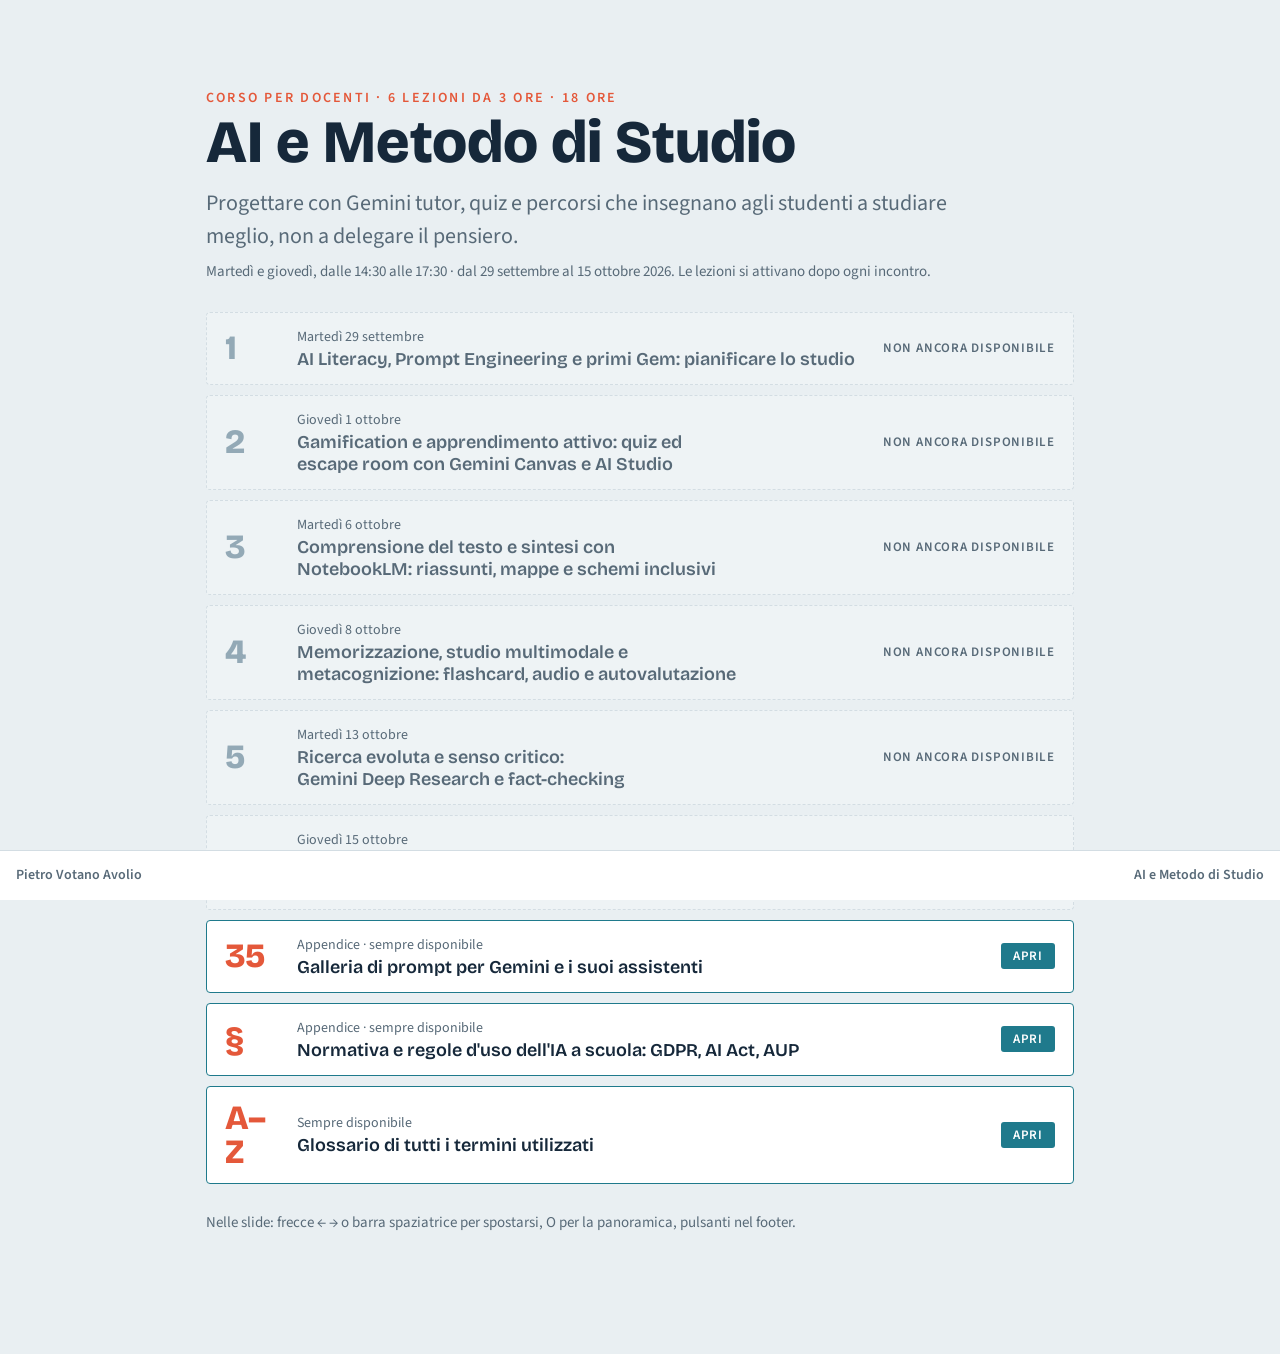
==== index.html @ b7d280d6 "Add files via upload" ====
<!doctype html>
<html lang="it">
<head>
<meta charset="utf-8">
<meta name="viewport" content="width=device-width, initial-scale=1, viewport-fit=cover">
<title>AI e Metodo di Studio</title>
<link rel="stylesheet" href="https://fonts.googleapis.com/css2?family=Bricolage+Grotesque:opsz,wght@12..96,600;12..96,800&family=Source+Sans+3:wght@400;600&family=JetBrains+Mono:wght@400&display=swap">
<link rel="stylesheet" href="style.css">
<script src="stato.js"></script>
<script src="accesso.js"></script>
</head>
<body>
<main class="page">
  <div class="eyebrow">Corso per docenti · 6 lezioni da 3 ore · 18 ore</div>
  <h1>AI e Metodo di Studio</h1>
  <p class="lead mute" style="margin-top:12px">Progettare con Gemini tutor, quiz e percorsi che insegnano agli studenti a studiare meglio, non a delegare il pensiero.</p>
  <p class="note" style="margin-top:8px">Martedì e giovedì, dalle 14:30 alle 17:30 · dal 29 settembre al 15 ottobre 2026. Le lezioni si attivano dopo ogni incontro.</p>

  <div class="rows" id="rows">
    <a class="row" data-n="1" href="lezione-1.html"><span class="n">1</span><span><small>Martedì 29 settembre</small><b>AI Literacy, Prompt Engineering e primi Gem: pianificare lo studio</b></span><span class="st"></span></a>
    <a class="row" data-n="2" href="lezione-2.html"><span class="n">2</span><span><small>Giovedì 1 ottobre</small><b>Gamification e apprendimento attivo: quiz ed escape room con Gemini Canvas e AI Studio</b></span><span class="st"></span></a>
    <a class="row" data-n="3" href="lezione-3.html"><span class="n">3</span><span><small>Martedì 6 ottobre</small><b>Comprensione del testo e sintesi con NotebookLM: riassunti, mappe e schemi inclusivi</b></span><span class="st"></span></a>
    <a class="row" data-n="4" href="lezione-4.html"><span class="n">4</span><span><small>Giovedì 8 ottobre</small><b>Memorizzazione, studio multimodale e metacognizione: flashcard, audio e autovalutazione</b></span><span class="st"></span></a>
    <a class="row" data-n="5" href="lezione-5.html"><span class="n">5</span><span><small>Martedì 13 ottobre</small><b>Ricerca evoluta e senso critico: Gemini Deep Research e fact-checking</b></span><span class="st"></span></a>
    <a class="row" data-n="6" href="lezione-6.html"><span class="n">6</span><span><small>Giovedì 15 ottobre</small><b>Tutor virtuali personalizzati: creare i propri Gem e assistenti con il dialogo socratico</b></span><span class="st"></span></a>
    <a class="row" data-n="p" href="prompt.html"><span class="n">35</span><span><small>Appendice · sempre disponibile</small><b>Galleria di prompt per Gemini e i suoi assistenti</b></span><span class="st"></span></a>
    <a class="row" data-n="a" href="normativa.html"><span class="n">§</span><span><small>Appendice · sempre disponibile</small><b>Normativa e regole d'uso dell'IA a scuola: GDPR, AI Act, AUP</b></span><span class="st"></span></a>
    <a class="row" data-n="g" href="glossario.html"><span class="n">A–Z</span><span><small>Sempre disponibile</small><b>Glossario di tutti i termini utilizzati</b></span><span class="st"></span></a>
  </div>
  <p class="note">Nelle slide: frecce ← → o barra spaziatrice per spostarsi, O per la panoramica, pulsanti nel footer.</p>
</main>
<footer class="sitefoot"><span>Pietro Votano Avolio</span><span>AI e Metodo di Studio</span></footer>
<script>
(window.ANTEPRIMA || Promise.resolve(false)).then(function (preview) {
  var attive = (window.STATO && window.STATO.attive) || [];
  var rows = document.querySelectorAll(".row");
  Array.prototype.forEach.call(rows, function (r) {
    var n = r.getAttribute("data-n");
    var open = preview || n === "g" || n === "p" || n === "a" || attive.indexOf(parseInt(n, 10)) !== -1;
    var st = r.querySelector(".st");
    if (open) { st.textContent = "Apri"; }
    else {
      r.classList.add("locked");
      r.removeAttribute("href");
      r.setAttribute("aria-disabled", "true");
      st.textContent = "Non ancora disponibile";
    }
  });
});
</script>
</body>
</html>
---- style.css ----
:root{
  --bg:#E9EFF2; --panel:#FFFFFF; --ink:#16283A; --mute:#586A78; --line:#D3DDE3;
  --deep:#0F2A3D; --deep-ink:#FFFFFF; --deep-mute:#A9BCC8;
  --teal:#1F7A8C; --coral:#E4583A; --tint:#EEF3F5; --seg:#93A9B6;
  --display:"Bricolage Grotesque","Trebuchet MS",sans-serif; --body:"Source Sans 3",Calibri,Arial,sans-serif; --mono:"JetBrains Mono",Consolas,monospace;
}
@media (prefers-color-scheme:dark){:root:not([data-theme="light"]){
  --bg:#0A1620; --panel:#12222F; --ink:#E6EEF2; --mute:#9DB0BC; --line:#25384A; --tint:#183042; --teal:#3FAFC4; --coral:#FF7A5C; --seg:#5F7787;}}
:root[data-theme="dark"]{
  --bg:#0A1620; --panel:#12222F; --ink:#E6EEF2; --mute:#9DB0BC; --line:#25384A; --tint:#183042; --teal:#3FAFC4; --coral:#FF7A5C; --seg:#5F7787;}
*{box-sizing:border-box}
body{background:var(--bg);color:var(--ink);font-family:var(--body);font-size:18px;line-height:1.5;padding-inline:16px;padding-block:24px}
.deck{max-width:1180px;margin:0 auto;display:flex;flex-direction:column;gap:24px}
.slide{background:var(--panel);border:1px solid var(--line);border-radius:6px;padding:clamp(24px,5vw,56px);min-height:min(56.25vw,640px);display:flex;flex-direction:column;justify-content:center;gap:22px;position:relative}
.slide.dark{background:var(--deep);border-color:var(--deep);color:var(--deep-ink)}
.dark .mute{color:var(--deep-mute)}
h1,h2,h3{font-family:var(--display);margin:0;text-wrap:balance;line-height:1.1}
h1{font-size:clamp(38px,7vw,80px);font-weight:800}
h2{font-size:clamp(26px,3.8vw,42px);font-weight:800}
h3{font-size:clamp(18px,1.9vw,22px);font-weight:600;color:var(--teal)}
.dark h3{color:var(--coral)}
.eyebrow{font-size:14px;font-weight:600;letter-spacing:.16em;text-transform:uppercase;color:var(--coral)}
.mute{color:var(--mute)}
.lead{font-size:clamp(18px,2vw,22px);max-width:36em;margin:0}
.num{position:absolute;right:20px;bottom:12px;font-size:13px;color:var(--mute);font-variant-numeric:tabular-nums}
.dark .num{color:var(--deep-mute)}
.grid{display:grid;gap:20px}
.g3{grid-template-columns:repeat(auto-fit,minmax(min(220px,100%),1fr))}
.g2{grid-template-columns:repeat(auto-fit,minmax(min(300px,100%),1fr))}
.g4{grid-template-columns:repeat(auto-fit,minmax(min(170px,100%),1fr))}
.box{background:var(--tint);border-radius:4px;padding:20px}
.box h3{margin-bottom:10px}
.big{font-family:var(--display);font-weight:800;font-size:clamp(48px,6vw,72px);line-height:1;color:var(--teal)}
.big.c{color:var(--coral)}
.dot{flex:none;width:44px;height:44px;border-radius:50%;background:var(--teal);color:#fff;display:grid;place-items:center;font-family:var(--display);font-weight:800;font-size:19px}
.dot.c{background:var(--coral)}
.item{display:flex;gap:16px;align-items:flex-start}
ul{margin:0;padding-left:1.1em;display:flex;flex-direction:column;gap:7px}
p{margin:0}
.path{display:grid;grid-template-columns:repeat(auto-fit,minmax(min(150px,100%),1fr));gap:20px}
.path div{display:flex;flex-direction:column;gap:10px;font-weight:600}
.path small{font-weight:400;color:var(--deep-mute);font-size:15px}
pre{margin:0;background:var(--tint);border-radius:4px;padding:18px;font-family:var(--mono);font-size:clamp(12px,1.35vw,14.5px);line-height:1.55;white-space:pre-wrap;overflow-wrap:anywhere;color:var(--ink)}
pre.bad{border-left:0;outline:2px solid var(--coral)}
pre.good{outline:2px solid var(--teal)}
.tag{display:inline-block;font-size:13px;font-weight:600;letter-spacing:.08em;text-transform:uppercase;margin-bottom:8px}
.tag.c{color:var(--coral)} .tag.t{color:var(--teal)}
.tl{display:flex;flex-direction:column;gap:6px}
.tl>div{display:grid;grid-template-columns:124px minmax(0,1fr) 64px;gap:14px;align-items:baseline;background:var(--tint);border-radius:4px;padding:10px 16px}
.tl b{font-family:var(--display);font-variant-numeric:tabular-nums;color:var(--teal);font-size:16px}
.tl .m{text-align:right;color:var(--mute);font-variant-numeric:tabular-nums;font-size:15px}
.tl .hl{background:var(--coral)}
.tl .hl b,.tl .hl .m,.tl .hl span{color:#fff}
.tl span small{display:block;color:var(--mute);font-size:15px}
.tl .hl span small{color:#fff}
@media (max-width:560px){.tl>div{grid-template-columns:80px minmax(0,1fr)}.tl .m{display:none}}
.note{font-size:15px;color:var(--mute)}
.badge{display:inline-block;background:var(--coral);color:#fff;font-size:12px;font-weight:600;letter-spacing:.08em;text-transform:uppercase;padding:3px 9px;border-radius:3px}
.dark .badge{background:var(--coral)}
.lnum{font-family:var(--display);font-weight:800;font-size:clamp(72px,9vw,120px);line-height:.9;color:var(--coral)}
.lhead{display:flex;gap:28px;align-items:flex-end;flex-wrap:wrap}
.day{display:grid;grid-template-columns:repeat(auto-fit,minmax(min(150px,100%),1fr));gap:12px}
.day div{background:var(--tint);border-radius:4px;padding:14px;font-size:16px}
.day b{display:block;font-family:var(--display);color:var(--teal);margin-bottom:4px}
ol.steps{list-style:none;margin:0;padding:0;display:flex;flex-direction:column;gap:8px;counter-reset:s}
ol.steps li{counter-increment:s;display:grid;grid-template-columns:34px minmax(0,1fr);gap:14px;align-items:start;background:var(--tint);border-radius:4px;padding:10px 16px}
ol.steps li::before{content:counter(s);width:30px;height:30px;border-radius:50%;background:var(--teal);color:#fff;display:grid;place-items:center;font-family:var(--display);font-weight:800;font-size:15px}
.box ol.steps li{background:var(--panel)}
.scroll{overflow-x:auto}
table.t{width:100%;border-collapse:collapse;font-size:16px}
table.t th,table.t td{padding:9px 14px;text-align:left;border-bottom:1px solid var(--line);vertical-align:top}
table.t th{font-family:var(--display);font-weight:600;color:var(--teal)}
.hint{text-align:center;font-size:14px;color:var(--mute);padding-bottom:8px}

/* ===== Navigazione orizzontale (deck) ===== */
.num,.hint{display:none}
html.deckpage,html.deckpage body{height:100%;margin:0;padding:0;overflow:hidden}
html.deckpage{padding:0}
body{padding-inline:0}
.app{height:100dvh;display:flex;flex-direction:column;background:var(--bg);color:var(--ink);position:relative}
.top{display:flex;justify-content:space-between;align-items:center;gap:12px;padding:8px 16px;background:var(--panel);border-bottom:1px solid var(--line)}
.top-r{display:flex;gap:8px}
.btn{font:600 14px var(--body);color:var(--ink);background:var(--tint);border:1px solid var(--line);border-radius:4px;padding:6px 12px;text-decoration:none;cursor:pointer;display:inline-flex;align-items:center;gap:8px}
.btn:hover{border-color:var(--teal)}
.btn kbd{font:400 12px var(--mono);color:var(--mute);border:1px solid var(--line);border-radius:3px;padding:0 5px}
.viewport{flex:1;min-height:0;overflow:hidden;position:relative}
.viewport>.track,#deck{display:flex;height:100%;transition:transform .35s ease;margin:0;max-width:none;gap:0}
.track>.slide{flex:0 0 100%;height:100%;overflow-y:auto;min-height:0;border:0;border-radius:0;
  padding:clamp(20px,4vw,48px) max(16px,calc((100% - 1120px)/2));justify-content:flex-start;gap:22px;background:var(--panel)}
.track>.slide>:first-child{margin-top:auto}
.track>.slide>:last-child{margin-bottom:auto}
.track>.slide.dark{background:var(--deep)}
.foot{display:grid;grid-template-columns:1fr auto 1fr;align-items:center;gap:12px;padding:8px 16px;background:var(--panel);border-top:1px solid var(--line);color:var(--mute);font-size:14px}
.f-l{justify-self:start;font-weight:600}
.f-r{justify-self:end;font-weight:600;text-align:right}
.f-c{display:flex;align-items:center;gap:12px;color:var(--ink);font-variant-numeric:tabular-nums}
.nav{font:600 18px var(--body);width:40px;height:36px;border-radius:4px;border:1px solid var(--line);background:var(--tint);color:var(--ink);cursor:pointer}
.nav:hover:not(:disabled){border-color:var(--teal);color:var(--teal)}
.nav:disabled{opacity:.35;cursor:default}
.app.dark .top,.app.dark .foot{background:var(--deep);border-color:rgba(255,255,255,.14);color:var(--deep-mute)}
.app.dark .f-c{color:var(--deep-ink)}
.app.dark .btn,.app.dark .nav{background:rgba(255,255,255,.08);border-color:rgba(255,255,255,.2);color:var(--deep-ink)}
@media (max-width:700px){
  .foot{grid-template-columns:1fr 1fr;grid-template-areas:"c c" "l r";row-gap:6px;font-size:13px}
  .f-c{grid-area:c;justify-self:center}.f-l{grid-area:l}.f-r{grid-area:r}
}
@media (prefers-reduced-motion:reduce){#deck{transition:none}}
a:focus-visible,button:focus-visible{outline:3px solid var(--coral);outline-offset:2px}

/* panoramica */
.ov{position:absolute;inset:0;background:var(--bg);z-index:10;overflow-y:auto;padding:16px}
.ov[hidden]{display:none}
.ov-head{display:flex;justify-content:space-between;align-items:center;gap:12px;margin:0 auto 16px;max-width:1120px}
.ov-grid{display:grid;grid-template-columns:repeat(auto-fill,minmax(min(240px,100%),1fr));gap:10px;max-width:1120px;margin:0 auto}
.ov-item{display:flex;gap:10px;align-items:flex-start;text-align:left;font:600 15px/1.3 var(--body);color:var(--ink);background:var(--panel);border:1px solid var(--line);border-radius:4px;padding:12px;cursor:pointer}
.ov-item span{flex:none;font:800 14px var(--display);color:var(--coral);min-width:1.6em}
.ov-item.on,.ov-item:hover{border-color:var(--teal)}

/* menu e pagine di servizio */
.page{max-width:900px;margin:0 auto;padding:clamp(20px,5vw,56px) 16px 32px}
.page h1{font-size:clamp(34px,6vw,60px)}
.rows{display:flex;flex-direction:column;gap:10px;margin:28px 0}
.row{display:grid;grid-template-columns:56px minmax(0,1fr) auto;gap:16px;align-items:center;background:var(--panel);border:1px solid var(--line);border-radius:4px;padding:14px 18px;color:var(--ink);text-decoration:none}
.row .n{font:800 34px var(--display);color:var(--coral);line-height:1}
.row small{display:block;color:var(--mute);font-size:14px}
.row b{font:600 18px var(--display);display:block;text-wrap:balance}
.row .st{font:600 13px var(--body);letter-spacing:.06em;text-transform:uppercase;color:var(--teal)}
a.row:hover{border-color:var(--teal)}
.row.locked{opacity:.6}
.row.locked .st{color:var(--mute)}
@media (max-width:560px){.row{grid-template-columns:44px minmax(0,1fr)}.row .st{grid-column:2}}
.sitefoot{display:flex;justify-content:space-between;gap:12px;flex-wrap:wrap;padding:14px 16px;border-top:1px solid var(--line);color:var(--mute);font-size:14px;font-weight:600;background:var(--panel)}
.gl-tools{display:flex;gap:12px;flex-wrap:wrap;align-items:center;margin:20px 0}
.gl-tools input{font:400 17px var(--body);padding:10px 14px;border:1px solid var(--line);border-radius:4px;background:var(--panel);color:var(--ink);flex:1 1 240px;min-width:0}
.az{display:flex;flex-wrap:wrap;gap:6px}
.az a{font:600 14px var(--body);color:var(--teal);text-decoration:none;border:1px solid var(--line);border-radius:4px;padding:3px 9px;background:var(--panel)}
.gl h2{font-size:28px;color:var(--coral);margin:28px 0 8px}
.gl dl{margin:0;display:flex;flex-direction:column;gap:12px}
.gl dt{font:600 19px var(--display);color:var(--ink)}
.gl dt small{font:600 12px var(--body);letter-spacing:.06em;text-transform:uppercase;color:var(--teal);margin-left:8px}
.gl dd{margin:2px 0 0;color:var(--ink)}

/* autovalutazione */
:root{--ok:#1E7A55;--okbg:#DDF1E8;--ko:#B3402A;--kobg:#FBE4DE}
@media (prefers-color-scheme:dark){:root:not([data-theme="light"]){--ok:#5CCB98;--okbg:#153A2C;--ko:#FF8A70;--kobg:#472018}}
:root[data-theme="dark"]{--ok:#5CCB98;--okbg:#153A2C;--ko:#FF8A70;--kobg:#472018}
.quiz h2{font-size:clamp(22px,3vw,34px)}
.opts{display:grid;gap:10px}
.opt{display:flex;gap:14px;align-items:flex-start;text-align:left;font:400 18px/1.4 var(--body);padding:14px 16px;border:1px solid var(--line);border-radius:4px;background:var(--tint);color:var(--ink);cursor:pointer;width:100%}
.opt span{flex:none;width:30px;height:30px;border-radius:50%;background:var(--panel);display:grid;place-items:center;font:800 15px var(--display);color:var(--teal)}
.opt:hover{border-color:var(--teal)}
.opt[aria-disabled="true"]{cursor:default}
.opt[aria-disabled="true"]:hover{border-color:var(--line)}
.opt.right{background:var(--okbg);border-color:var(--ok)}
.opt.right span{background:var(--ok);color:#fff}
.opt.wrong{background:var(--kobg);border-color:var(--ko)}
.opt.wrong span{background:var(--ko);color:#fff}
.fb{padding:14px 18px;border-radius:4px;background:var(--tint)}
.quiz[data-done="ok"] .fb{background:var(--okbg)}
.quiz[data-done="no"] .fb{background:var(--kobg)}
.fb strong{font-family:var(--display)}
.quiz-result .qr-score{color:var(--teal)}

/* grafico illustrativo lost in the middle */
.ubars{display:flex;align-items:flex-end;gap:8px;height:190px;padding:0 4px;border-bottom:1px solid var(--line)}
.ubars div{flex:1;height:var(--h);background:var(--teal);border-radius:3px 3px 0 0}
.ubars div:nth-child(n+3):nth-child(-n+7){background:var(--coral)}
.ulabels{display:flex;justify-content:space-between;font-size:14px;color:var(--mute);margin-top:-8px}

/* menu: lezioni disponibili e non disponibili */
.row.locked{opacity:1;background:var(--tint);border:1px dashed var(--line);color:var(--mute);cursor:not-allowed;pointer-events:none;user-select:none}
.row.locked .n{color:var(--seg)}
.row.locked b{color:var(--mute)}
a.row:not(.locked){border-color:var(--teal)}
a.row:not(.locked) .st{color:#fff;background:var(--teal);padding:4px 12px;border-radius:3px;letter-spacing:.06em}

[hidden]{display:none!important}

/* footer sempre visibile in basso, anche nel menu e nel glossario */
.sitefoot{position:fixed;left:0;right:0;bottom:0;z-index:5;padding-bottom:max(14px,env(safe-area-inset-bottom))}
.page{padding-bottom:88px}

/* galleria di prompt */
.pgrid{display:grid;gap:18px}
.pcard{background:var(--panel);border:1px solid var(--line);border-radius:6px;padding:20px;display:flex;flex-direction:column;gap:10px}
.ph{display:flex;gap:12px;align-items:baseline}
.ph h2{font-size:22px;font-weight:600}
.pn{font:800 22px var(--display);color:var(--coral);min-width:1.6em}
.ptags{display:flex;flex-wrap:wrap;gap:6px}
.pt{font:600 12px var(--body);letter-spacing:.06em;text-transform:uppercase;background:var(--teal);color:#fff;border-radius:3px;padding:3px 9px}
.pt.o{background:var(--tint);color:var(--mute);border:1px solid var(--line)}
.pw{color:var(--mute);font-size:16px}
.pcard pre{max-height:none}
.pcopy{align-self:flex-start}
.gl-tools select{font:400 16px var(--body);padding:10px 12px;border:1px solid var(--line);border-radius:4px;background:var(--panel);color:var(--ink);min-width:0;max-width:100%}

/* barra di navigazione sempre visibile in glossario e galleria: da qualsiasi voce si può tornare */
.page-nav{position:sticky;top:0;z-index:4;display:flex;gap:10px;flex-wrap:wrap;background:var(--bg);padding:10px 0;border-bottom:1px solid var(--line)}
.gl h2{scroll-margin-top:72px}
.pcard{scroll-margin-top:72px}

/* collegamento voce del glossario <-> slide */
.gl-go{display:inline-block;margin-left:6px;font:600 14px var(--body);color:var(--teal);text-decoration:none;border:1px solid var(--line);border-radius:4px;padding:2px 9px;background:var(--panel);white-space:nowrap}
.gl-go:hover{border-color:var(--teal)}
.gl dl>div{scroll-margin-top:80px;padding:6px 10px;border-radius:4px}
.gl dl>div.hl{background:var(--tint);outline:2px solid var(--teal)}
.app.dark .top .btn[style*="teal"]{border-color:var(--coral)!important}
@media (max-width:700px){.top{flex-wrap:wrap}}

/* liste numerate: il contenuto (anche con grassetti) scorre normalmente accanto al numero */
ol.steps li{display:block;position:relative;padding:10px 16px 10px 64px;min-height:52px}
ol.steps li::before{position:absolute;left:16px;top:10px}
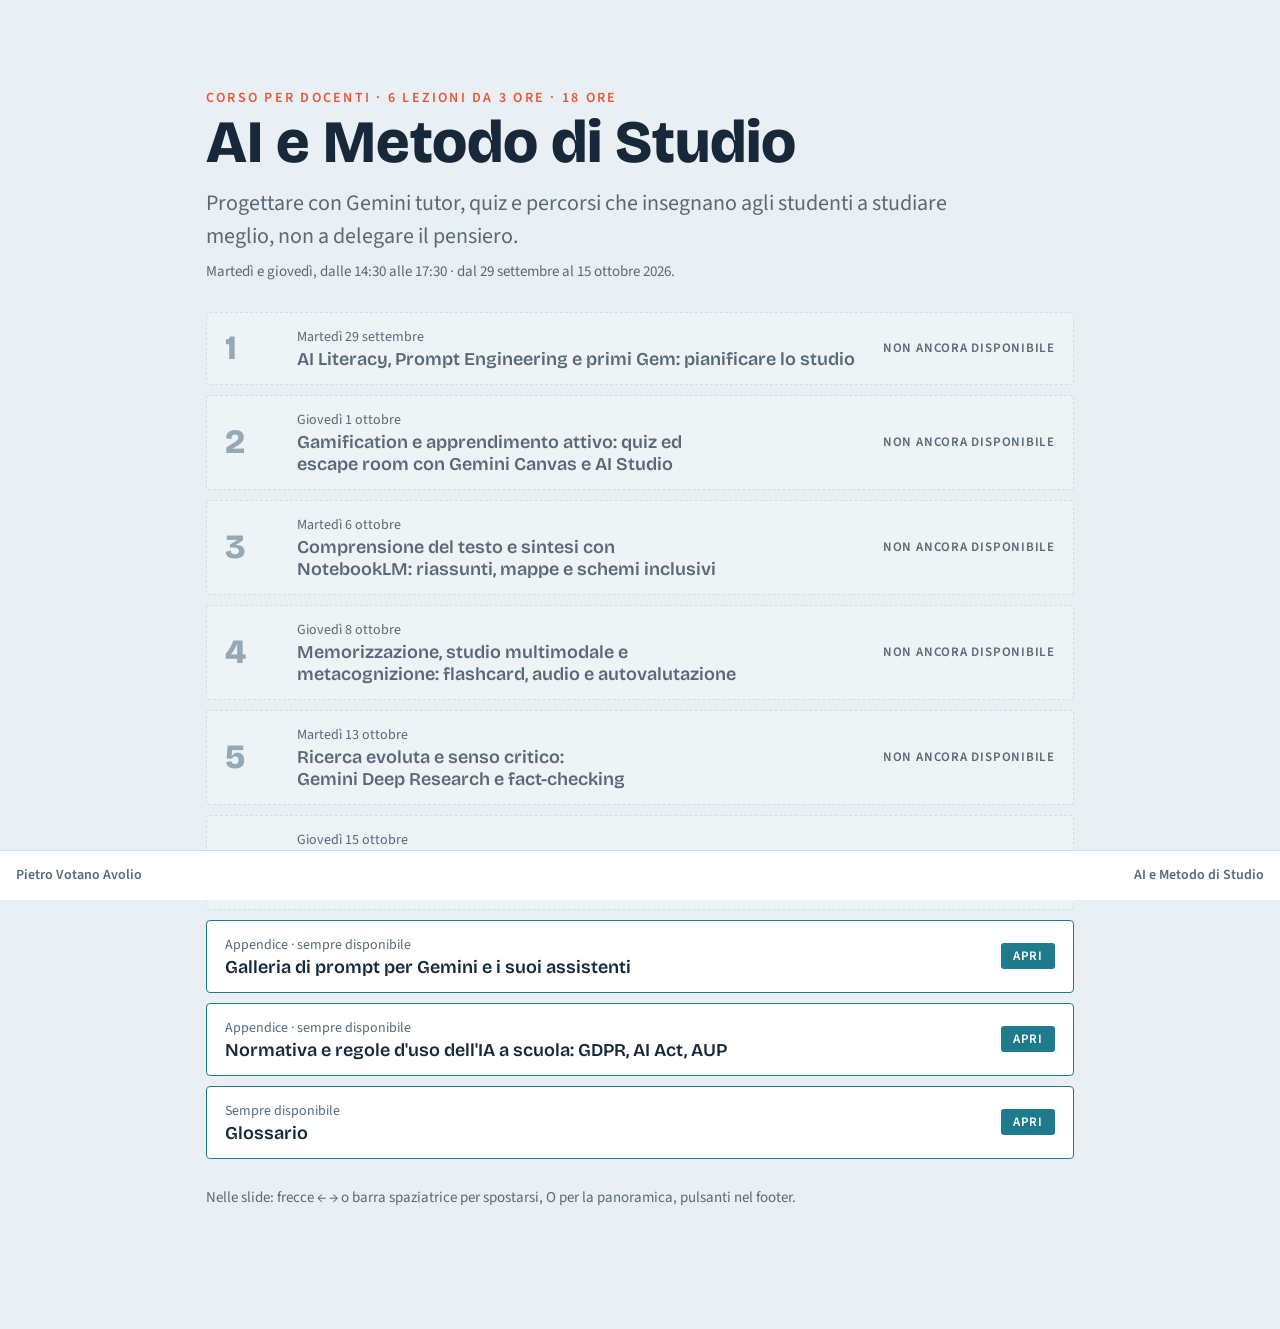
==== commit 067e2107: "Add files via upload" ====
--- a/index.html
+++ b/index.html
@@ -14,7 +14,7 @@
   <div class="eyebrow">Corso per docenti · 6 lezioni da 3 ore · 18 ore</div>
   <h1>AI e Metodo di Studio</h1>
   <p class="lead mute" style="margin-top:12px">Progettare con Gemini tutor, quiz e percorsi che insegnano agli studenti a studiare meglio, non a delegare il pensiero.</p>
-  <p class="note" style="margin-top:8px">Martedì e giovedì, dalle 14:30 alle 17:30 · dal 29 settembre al 15 ottobre 2026. Le lezioni si attivano dopo ogni incontro.</p>
+  <p class="note" style="margin-top:8px">Martedì e giovedì, dalle 14:30 alle 17:30 · dal 29 settembre al 15 ottobre 2026.</p>
 
   <div class="rows" id="rows">
     <a class="row" data-n="1" href="lezione-1.html"><span class="n">1</span><span><small>Martedì 29 settembre</small><b>AI Literacy, Prompt Engineering e primi Gem: pianificare lo studio</b></span><span class="st"></span></a>
@@ -23,9 +23,9 @@
     <a class="row" data-n="4" href="lezione-4.html"><span class="n">4</span><span><small>Giovedì 8 ottobre</small><b>Memorizzazione, studio multimodale e metacognizione: flashcard, audio e autovalutazione</b></span><span class="st"></span></a>
     <a class="row" data-n="5" href="lezione-5.html"><span class="n">5</span><span><small>Martedì 13 ottobre</small><b>Ricerca evoluta e senso critico: Gemini Deep Research e fact-checking</b></span><span class="st"></span></a>
     <a class="row" data-n="6" href="lezione-6.html"><span class="n">6</span><span><small>Giovedì 15 ottobre</small><b>Tutor virtuali personalizzati: creare i propri Gem e assistenti con il dialogo socratico</b></span><span class="st"></span></a>
-    <a class="row" data-n="p" href="prompt.html"><span class="n">35</span><span><small>Appendice · sempre disponibile</small><b>Galleria di prompt per Gemini e i suoi assistenti</b></span><span class="st"></span></a>
-    <a class="row" data-n="a" href="normativa.html"><span class="n">§</span><span><small>Appendice · sempre disponibile</small><b>Normativa e regole d'uso dell'IA a scuola: GDPR, AI Act, AUP</b></span><span class="st"></span></a>
-    <a class="row" data-n="g" href="glossario.html"><span class="n">A–Z</span><span><small>Sempre disponibile</small><b>Glossario di tutti i termini utilizzati</b></span><span class="st"></span></a>
+    <a class="row nonum" data-n="p" href="prompt.html"><span><small>Appendice · sempre disponibile</small><b>Galleria di prompt per Gemini e i suoi assistenti</b></span><span class="st"></span></a>
+    <a class="row nonum" data-n="a" href="normativa.html"><span><small>Appendice · sempre disponibile</small><b>Normativa e regole d'uso dell'IA a scuola: GDPR, AI Act, AUP</b></span><span class="st"></span></a>
+    <a class="row nonum" data-n="g" href="glossario.html"><span><small>Sempre disponibile</small><b>Glossario</b></span><span class="st"></span></a>
   </div>
   <p class="note">Nelle slide: frecce ← → o barra spaziatrice per spostarsi, O per la panoramica, pulsanti nel footer.</p>
 </main>
--- a/style.css
+++ b/style.css
@@ -210,3 +210,7 @@
 /* liste numerate: il contenuto (anche con grassetti) scorre normalmente accanto al numero */
 ol.steps li{display:block;position:relative;padding:10px 16px 10px 64px;min-height:52px}
 ol.steps li::before{position:absolute;left:16px;top:10px}
+
+/* righe del menu senza numero (appendici) */
+.row.nonum{grid-template-columns:minmax(0,1fr) auto}
+@media (max-width:560px){.row.nonum{grid-template-columns:minmax(0,1fr)}.row.nonum .st{grid-column:1}}
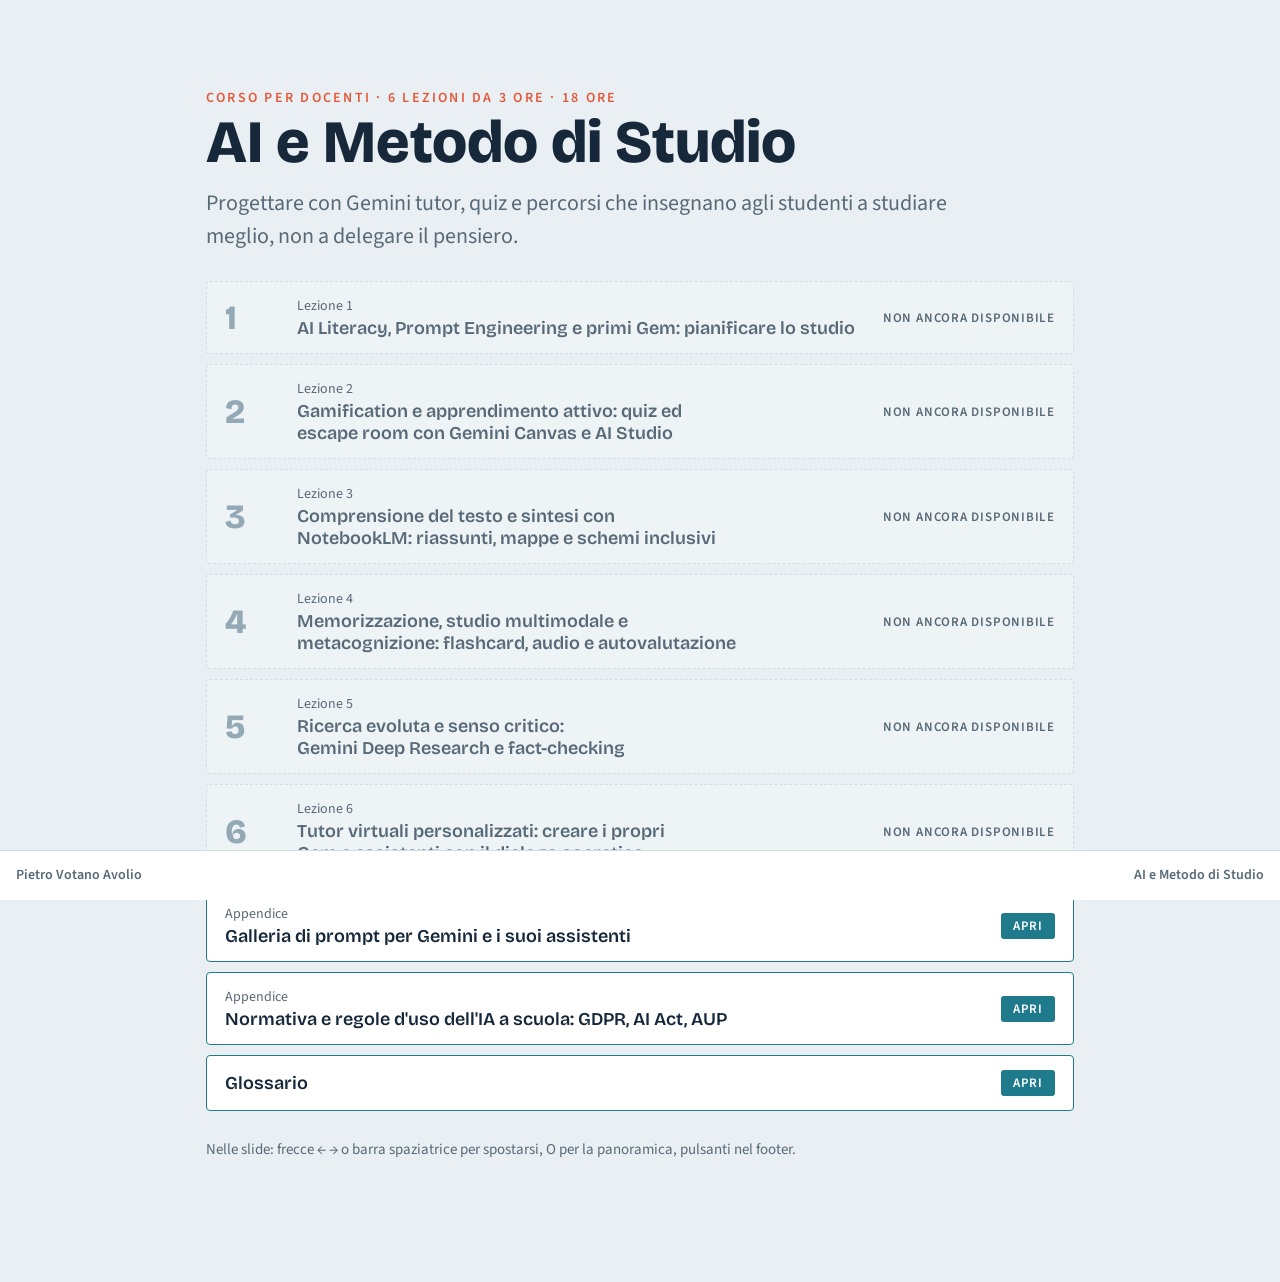
==== commit c634e71f: "Add files via upload" ====
--- a/index.html
+++ b/index.html
@@ -14,18 +14,17 @@
   <div class="eyebrow">Corso per docenti · 6 lezioni da 3 ore · 18 ore</div>
   <h1>AI e Metodo di Studio</h1>
   <p class="lead mute" style="margin-top:12px">Progettare con Gemini tutor, quiz e percorsi che insegnano agli studenti a studiare meglio, non a delegare il pensiero.</p>
-  <p class="note" style="margin-top:8px">Martedì e giovedì, dalle 14:30 alle 17:30 · dal 29 settembre al 15 ottobre 2026.</p>
 
   <div class="rows" id="rows">
-    <a class="row" data-n="1" href="lezione-1.html"><span class="n">1</span><span><small>Martedì 29 settembre</small><b>AI Literacy, Prompt Engineering e primi Gem: pianificare lo studio</b></span><span class="st"></span></a>
-    <a class="row" data-n="2" href="lezione-2.html"><span class="n">2</span><span><small>Giovedì 1 ottobre</small><b>Gamification e apprendimento attivo: quiz ed escape room con Gemini Canvas e AI Studio</b></span><span class="st"></span></a>
-    <a class="row" data-n="3" href="lezione-3.html"><span class="n">3</span><span><small>Martedì 6 ottobre</small><b>Comprensione del testo e sintesi con NotebookLM: riassunti, mappe e schemi inclusivi</b></span><span class="st"></span></a>
-    <a class="row" data-n="4" href="lezione-4.html"><span class="n">4</span><span><small>Giovedì 8 ottobre</small><b>Memorizzazione, studio multimodale e metacognizione: flashcard, audio e autovalutazione</b></span><span class="st"></span></a>
-    <a class="row" data-n="5" href="lezione-5.html"><span class="n">5</span><span><small>Martedì 13 ottobre</small><b>Ricerca evoluta e senso critico: Gemini Deep Research e fact-checking</b></span><span class="st"></span></a>
-    <a class="row" data-n="6" href="lezione-6.html"><span class="n">6</span><span><small>Giovedì 15 ottobre</small><b>Tutor virtuali personalizzati: creare i propri Gem e assistenti con il dialogo socratico</b></span><span class="st"></span></a>
-    <a class="row nonum" data-n="p" href="prompt.html"><span><small>Appendice · sempre disponibile</small><b>Galleria di prompt per Gemini e i suoi assistenti</b></span><span class="st"></span></a>
-    <a class="row nonum" data-n="a" href="normativa.html"><span><small>Appendice · sempre disponibile</small><b>Normativa e regole d'uso dell'IA a scuola: GDPR, AI Act, AUP</b></span><span class="st"></span></a>
-    <a class="row nonum" data-n="g" href="glossario.html"><span><small>Sempre disponibile</small><b>Glossario</b></span><span class="st"></span></a>
+    <a class="row" data-n="1" href="lezione-1.html"><span class="n">1</span><span><small>Lezione 1</small><b>AI Literacy, Prompt Engineering e primi Gem: pianificare lo studio</b></span><span class="st"></span></a>
+    <a class="row" data-n="2" href="lezione-2.html"><span class="n">2</span><span><small>Lezione 2</small><b>Gamification e apprendimento attivo: quiz ed escape room con Gemini Canvas e AI Studio</b></span><span class="st"></span></a>
+    <a class="row" data-n="3" href="lezione-3.html"><span class="n">3</span><span><small>Lezione 3</small><b>Comprensione del testo e sintesi con NotebookLM: riassunti, mappe e schemi inclusivi</b></span><span class="st"></span></a>
+    <a class="row" data-n="4" href="lezione-4.html"><span class="n">4</span><span><small>Lezione 4</small><b>Memorizzazione, studio multimodale e metacognizione: flashcard, audio e autovalutazione</b></span><span class="st"></span></a>
+    <a class="row" data-n="5" href="lezione-5.html"><span class="n">5</span><span><small>Lezione 5</small><b>Ricerca evoluta e senso critico: Gemini Deep Research e fact-checking</b></span><span class="st"></span></a>
+    <a class="row" data-n="6" href="lezione-6.html"><span class="n">6</span><span><small>Lezione 6</small><b>Tutor virtuali personalizzati: creare i propri Gem e assistenti con il dialogo socratico</b></span><span class="st"></span></a>
+    <a class="row nonum" style="grid-template-columns:minmax(0,1fr) auto" data-n="p" href="prompt.html"><span><small>Appendice</small><b>Galleria di prompt per Gemini e i suoi assistenti</b></span><span class="st"></span></a>
+    <a class="row nonum" style="grid-template-columns:minmax(0,1fr) auto" data-n="a" href="normativa.html"><span><small>Appendice</small><b>Normativa e regole d'uso dell'IA a scuola: GDPR, AI Act, AUP</b></span><span class="st"></span></a>
+    <a class="row nonum" style="grid-template-columns:minmax(0,1fr) auto" data-n="g" href="glossario.html"><span><b>Glossario</b></span><span class="st"></span></a>
   </div>
   <p class="note">Nelle slide: frecce ← → o barra spaziatrice per spostarsi, O per la panoramica, pulsanti nel footer.</p>
 </main>
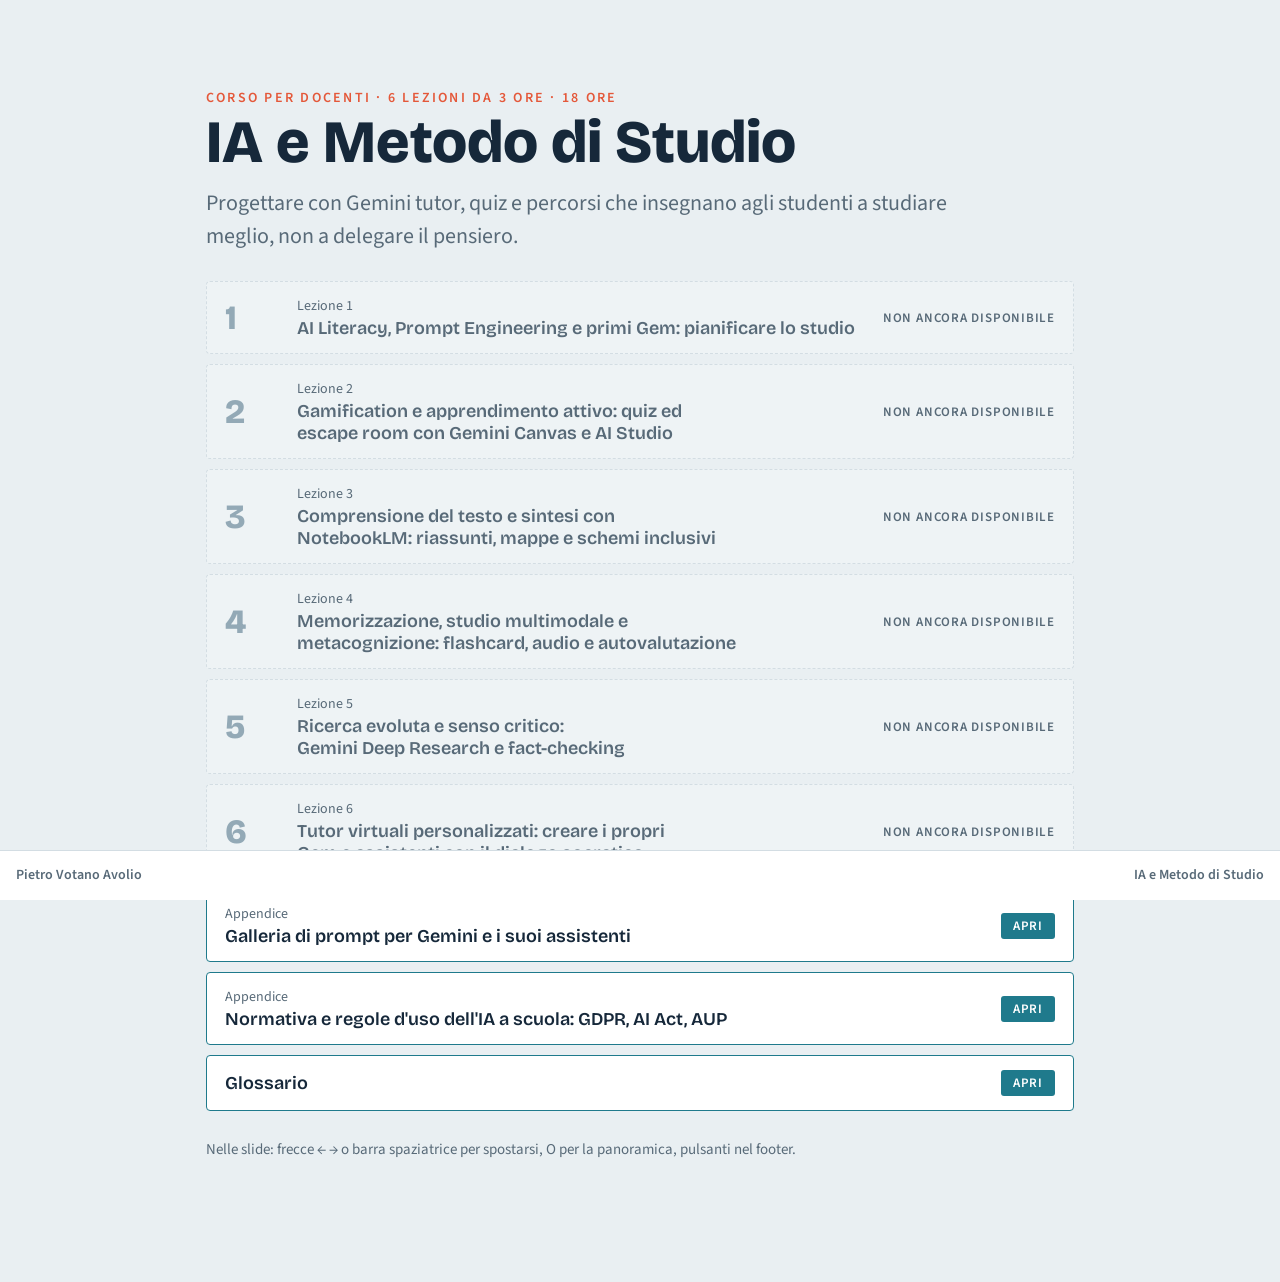
==== commit 0bc1f38a: "Add files via upload" ====
--- a/index.html
+++ b/index.html
@@ -3,7 +3,7 @@
 <head>
 <meta charset="utf-8">
 <meta name="viewport" content="width=device-width, initial-scale=1, viewport-fit=cover">
-<title>AI e Metodo di Studio</title>
+<title>IA e Metodo di Studio</title>
 <link rel="stylesheet" href="https://fonts.googleapis.com/css2?family=Bricolage+Grotesque:opsz,wght@12..96,600;12..96,800&family=Source+Sans+3:wght@400;600&family=JetBrains+Mono:wght@400&display=swap">
 <link rel="stylesheet" href="style.css">
 <script src="stato.js"></script>
@@ -12,7 +12,7 @@
 <body>
 <main class="page">
   <div class="eyebrow">Corso per docenti · 6 lezioni da 3 ore · 18 ore</div>
-  <h1>AI e Metodo di Studio</h1>
+  <h1>IA e Metodo di Studio</h1>
   <p class="lead mute" style="margin-top:12px">Progettare con Gemini tutor, quiz e percorsi che insegnano agli studenti a studiare meglio, non a delegare il pensiero.</p>
 
   <div class="rows" id="rows">
@@ -28,23 +28,27 @@
   </div>
   <p class="note">Nelle slide: frecce ← → o barra spaziatrice per spostarsi, O per la panoramica, pulsanti nel footer.</p>
 </main>
-<footer class="sitefoot"><span>Pietro Votano Avolio</span><span>AI e Metodo di Studio</span></footer>
+<footer class="sitefoot"><span>Pietro Votano Avolio</span><span>IA e Metodo di Studio</span></footer>
 <script>
 (window.ANTEPRIMA || Promise.resolve(false)).then(function (preview) {
-  var attive = (window.STATO && window.STATO.attive) || [];
   var rows = document.querySelectorAll(".row");
-  Array.prototype.forEach.call(rows, function (r) {
-    var n = r.getAttribute("data-n");
-    var open = preview || n === "g" || n === "p" || n === "a" || attive.indexOf(parseInt(n, 10)) !== -1;
-    var st = r.querySelector(".st");
-    if (open) { st.textContent = "Apri"; }
-    else {
-      r.classList.add("locked");
-      r.removeAttribute("href");
-      r.setAttribute("aria-disabled", "true");
-      st.textContent = "Non ancora disponibile";
-    }
-  });
+  Array.prototype.forEach.call(rows, function (r) { r.setAttribute("data-href", r.getAttribute("href") || ""); });
+  function aperta(n) {
+    if (window.lezioneAperta) return window.lezioneAperta(n);
+    var a = (window.STATO && window.STATO.attive) || [];
+    return a.indexOf(n) !== -1;
+  }
+  function aggiorna() {
+    Array.prototype.forEach.call(rows, function (r) {
+      var n = r.getAttribute("data-n");
+      var open = preview || n === "g" || n === "p" || n === "a" || aperta(parseInt(n, 10));
+      var st = r.querySelector(".st");
+      if (open) { r.classList.remove("locked"); r.setAttribute("href", r.getAttribute("data-href")); r.removeAttribute("aria-disabled"); st.textContent = "Apri"; }
+      else { r.classList.add("locked"); r.removeAttribute("href"); r.setAttribute("aria-disabled", "true"); st.textContent = "Non ancora disponibile"; }
+    });
+  }
+  aggiorna();
+  setInterval(aggiorna, 30000); /* le lezioni si aprono da sole all'orario stabilito */
 });
 </script>
 </body>
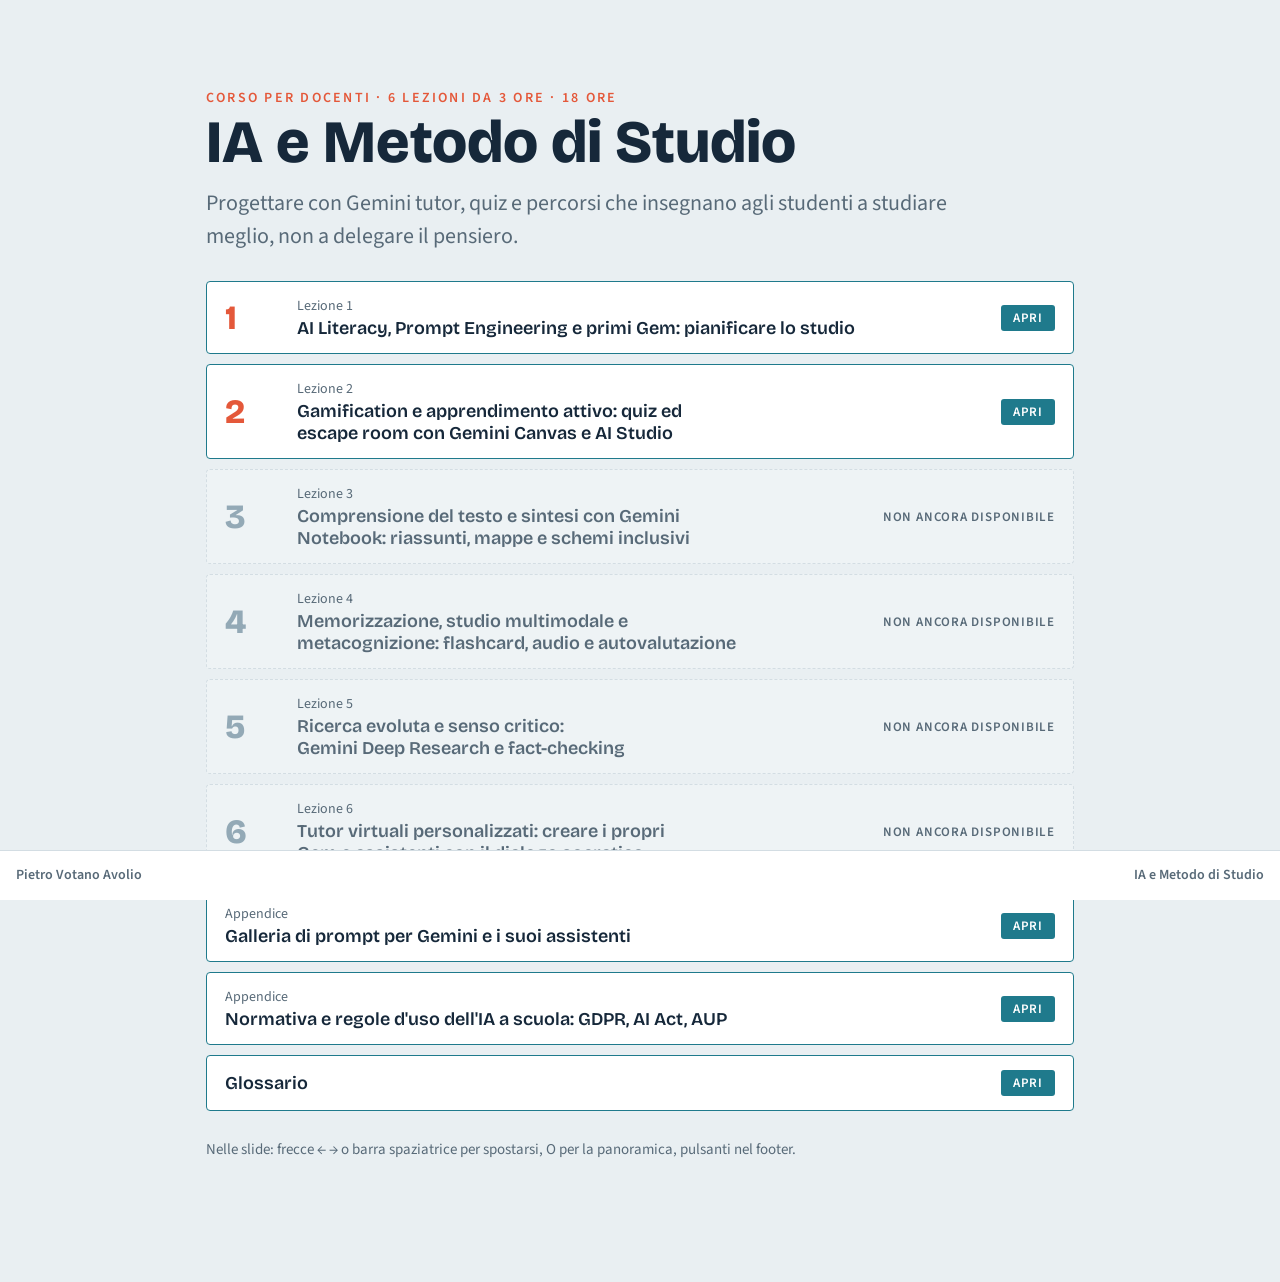
==== commit 9822938e: "Add files via upload" ====
--- a/index.html
+++ b/index.html
@@ -18,7 +18,7 @@
   <div class="rows" id="rows">
     <a class="row" data-n="1" href="lezione-1.html"><span class="n">1</span><span><small>Lezione 1</small><b>AI Literacy, Prompt Engineering e primi Gem: pianificare lo studio</b></span><span class="st"></span></a>
     <a class="row" data-n="2" href="lezione-2.html"><span class="n">2</span><span><small>Lezione 2</small><b>Gamification e apprendimento attivo: quiz ed escape room con Gemini Canvas e AI Studio</b></span><span class="st"></span></a>
-    <a class="row" data-n="3" href="lezione-3.html"><span class="n">3</span><span><small>Lezione 3</small><b>Comprensione del testo e sintesi con NotebookLM: riassunti, mappe e schemi inclusivi</b></span><span class="st"></span></a>
+    <a class="row" data-n="3" href="lezione-3.html"><span class="n">3</span><span><small>Lezione 3</small><b>Comprensione del testo e sintesi con Gemini Notebook: riassunti, mappe e schemi inclusivi</b></span><span class="st"></span></a>
     <a class="row" data-n="4" href="lezione-4.html"><span class="n">4</span><span><small>Lezione 4</small><b>Memorizzazione, studio multimodale e metacognizione: flashcard, audio e autovalutazione</b></span><span class="st"></span></a>
     <a class="row" data-n="5" href="lezione-5.html"><span class="n">5</span><span><small>Lezione 5</small><b>Ricerca evoluta e senso critico: Gemini Deep Research e fact-checking</b></span><span class="st"></span></a>
     <a class="row" data-n="6" href="lezione-6.html"><span class="n">6</span><span><small>Lezione 6</small><b>Tutor virtuali personalizzati: creare i propri Gem e assistenti con il dialogo socratico</b></span><span class="st"></span></a>
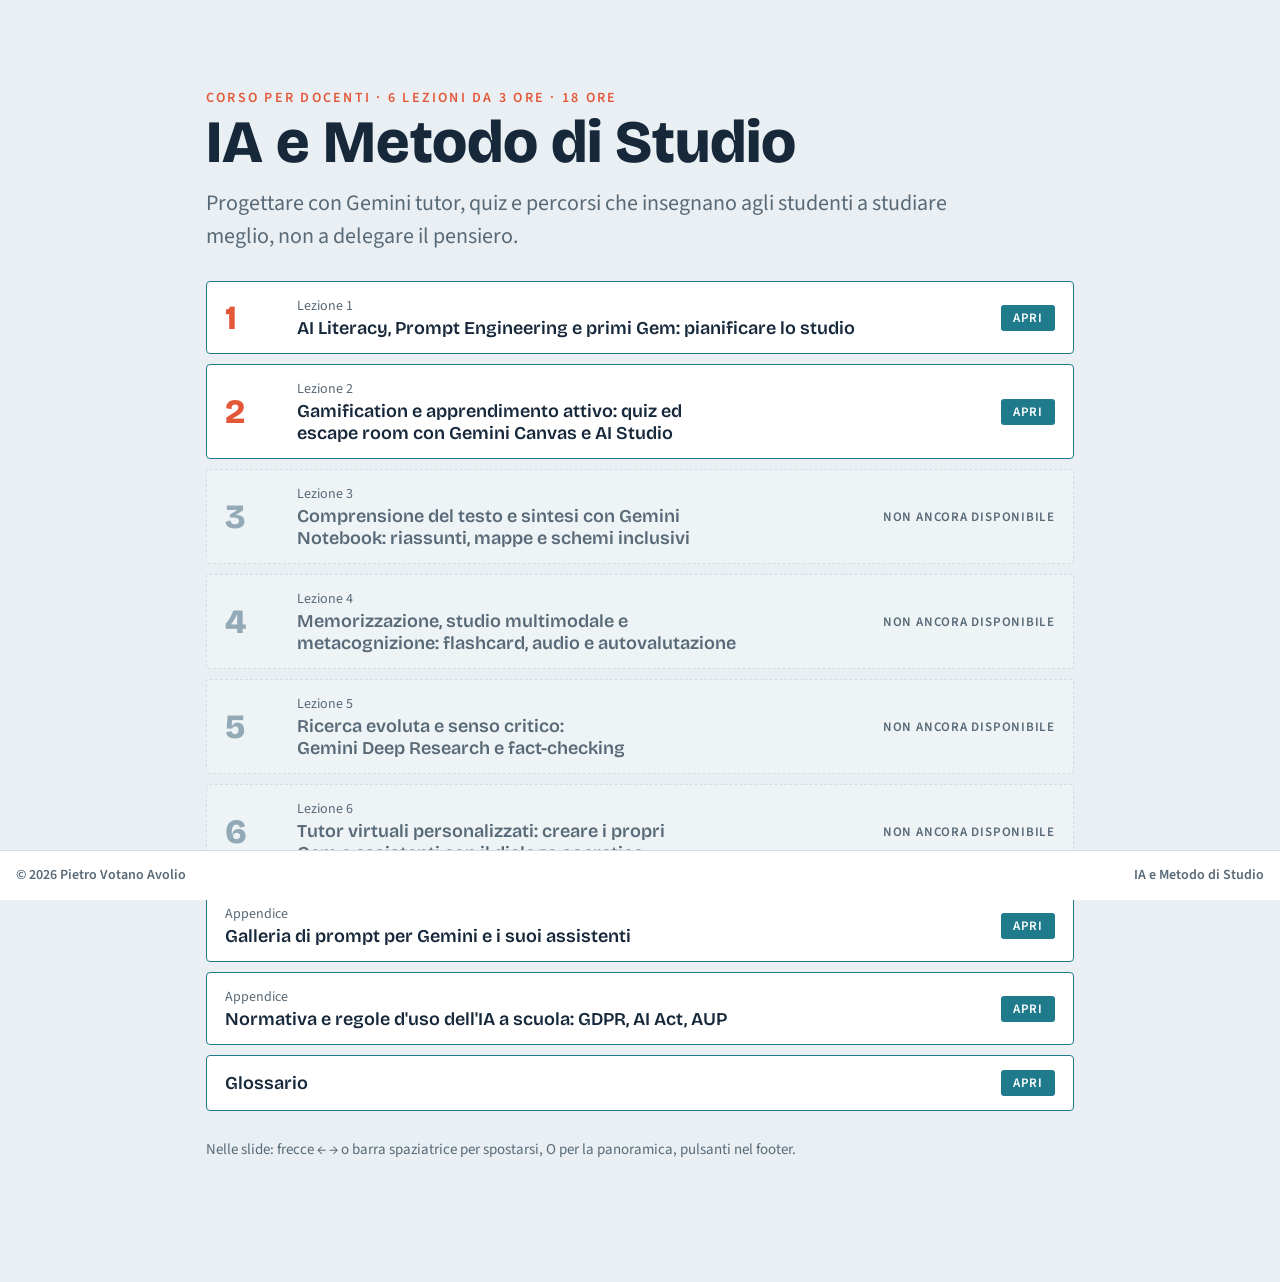
==== commit 60984fac: "Add files via upload" ====
--- a/index.html
+++ b/index.html
@@ -28,7 +28,7 @@
   </div>
   <p class="note">Nelle slide: frecce ← → o barra spaziatrice per spostarsi, O per la panoramica, pulsanti nel footer.</p>
 </main>
-<footer class="sitefoot"><span>Pietro Votano Avolio</span><span>IA e Metodo di Studio</span></footer>
+<footer class="sitefoot"><span>&copy; 2026 Pietro Votano Avolio</span><span>IA e Metodo di Studio</span></footer>
 <script>
 (window.ANTEPRIMA || Promise.resolve(false)).then(function (preview) {
   var rows = document.querySelectorAll(".row");
--- a/style.css
+++ b/style.css
@@ -214,3 +214,5 @@
 /* righe del menu senza numero (appendici) */
 .row.nonum{grid-template-columns:minmax(0,1fr) auto}
 @media (max-width:560px){.row.nonum{grid-template-columns:minmax(0,1fr)}.row.nonum .st{grid-column:1}}
+
+.btn.ico{padding:6px 9px}
